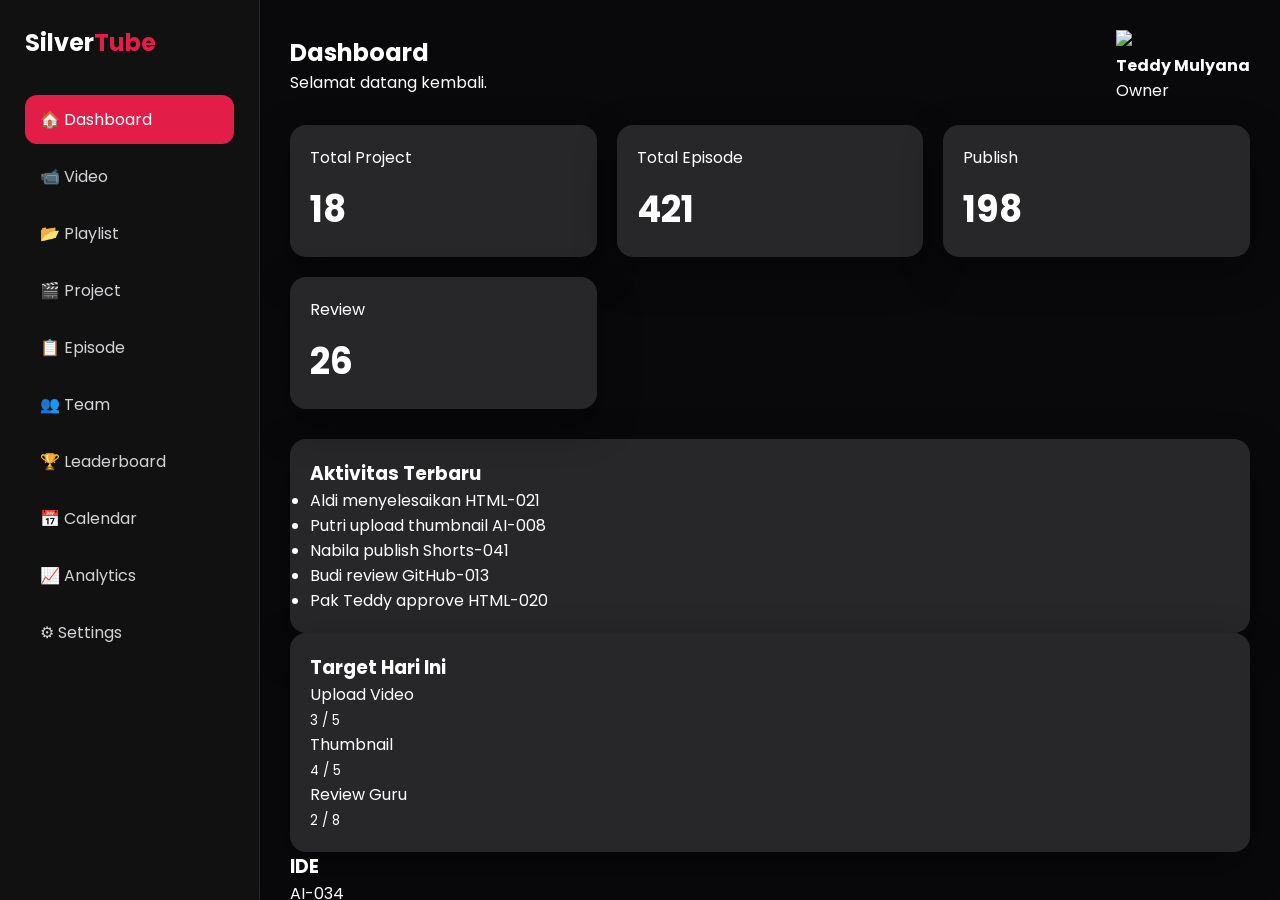
==== dashoard.html @ a0d80b2d "Create dashoard.html" ====
<!DOCTYPE html>
<html lang="id">

<head>

<meta charset="UTF-8">

<meta name="viewport" content="width=device-width,initial-scale=1">

<title>Dashboard</title>

<link rel="stylesheet" href="css/style.css">

<link rel="stylesheet" href="css/layout.css">

<link rel="stylesheet" href="css/dashboard.css">

<link rel="preconnect" href="https://fonts.googleapis.com">

<link rel="preconnect" href="https://fonts.gstatic.com" crossorigin>

<link href="https://fonts.googleapis.com/css2?family=Poppins:wght@300;400;500;600;700;800&display=swap" rel="stylesheet">

</head>

<body>

<div class="wrapper">

<aside class="sidebar">

<div class="logo">

Silver<span>Tube</span>

</div>

<nav class="menu">

<a class="active" href="#">🏠 Dashboard</a>

<a href="#">📹 Video</a>

<a href="#">📂 Playlist</a>

<a href="#">🎬 Project</a>

<a href="#">📋 Episode</a>

<a href="#">👥 Team</a>

<a href="#">🏆 Leaderboard</a>

<a href="#">📅 Calendar</a>

<a href="#">📈 Analytics</a>

<a href="#">⚙ Settings</a>

</nav>

</aside>

<main class="content">

<div class="topbar">

<div>

<h2>Dashboard</h2>

<p>Selamat datang kembali.</p>

</div>

<div class="profile">

<img src="assets/avatar.png" class="avatar">

<div>

<b>Teddy Mulyana</b>

<div class="muted">

Owner

</div>

</div>

</div>

</div>

<div class="cards">

<div class="card">

<div>Total Project</div>

<div class="card-number" id="projectCount">18</div>

</div>

<div class="card">

<div>Total Episode</div>

<div class="card-number" id="episodeCount">421</div>

</div>

<div class="card">

<div>Publish</div>

<div class="card-number" id="publishCount">198</div>

</div>

<div class="card">

<div>Review</div>

<div class="card-number" id="reviewCount">26</div>

</div>

</div>

<div class="dashboard-grid">

<section class="card">

<h3>Aktivitas Terbaru</h3>

<ul id="activityList">

<li>Aldi menyelesaikan HTML-021</li>

<li>Putri upload thumbnail AI-008</li>

<li>Nabila publish Shorts-041</li>

<li>Budi review GitHub-013</li>

<li>Pak Teddy approve HTML-020</li>

</ul>

</section>

<section class="card">

<h3>Target Hari Ini</h3>

<div class="progress-item">

<span>Upload Video</span>

<div class="progress">

<div class="fill" style="width:60%"></div>

</div>

<small>3 / 5</small>

</div>

<div class="progress-item">

<span>Thumbnail</span>

<div class="progress">

<div class="fill green" style="width:80%"></div>

</div>

<small>4 / 5</small>

</div>

<div class="progress-item">

<span>Review Guru</span>

<div class="progress">

<div class="fill orange" style="width:25%"></div>

</div>

<small>2 / 8</small>

</div>

</section>

</div>

<div class="kanban">

<div class="column">

<h3>IDE</h3>

<div class="task">

AI-034

</div>

<div class="task">

HTML-090

</div>

</div>

<div class="column">

<h3>SCRIPT</h3>

<div class="task">

GitHub-012

</div>

</div>

<div class="column">

<h3>EDITING</h3>

<div class="task">

AI-033

</div>

<div class="task">

Web-067

</div>

</div>

<div class="column">

<h3>READY</h3>

<div class="task">

HTML-088

</div>

</div>

<div class="column">

<h3>PUBLISHED</h3>

<div class="task">

Shorts-041

</div>

<div class="task">

AI-032

</div>

</div>

</div>

</main>

</div>

<script type="module" src="js/dashboard.js"></script>

</body>

</html>
---- css/style.css ----
:root{

--primary:#e11d48;

--secondary:#18181b;

--surface:#27272a;

--background:#09090b;

--text:#ffffff;

--muted:#a1a1aa;

--success:#22c55e;

--warning:#f59e0b;

--danger:#ef4444;

--radius:16px;

--shadow:0 15px 40px rgba(0,0,0,.35);

--transition:.25s;

font-family:'Poppins',sans-serif;

}

*{

margin:0;

padding:0;

box-sizing:border-box;

}

html{

scroll-behavior:smooth;

}

body{

background:var(--background);

color:var(--text);

overflow:hidden;

}

a{

text-decoration:none;

color:inherit;

}

button{

border:none;

cursor:pointer;

font-family:inherit;

}

input,textarea,select{

font-family:inherit;

outline:none;

}

.card{

background:var(--surface);

border-radius:var(--radius);

box-shadow:var(--shadow);

padding:20px;

}

.flex{

display:flex;

}

.grid{

display:grid;

}

.hidden{

display:none;

}

.center{

display:flex;

justify-content:center;

align-items:center;

}

.badge{

padding:6px 12px;

border-radius:999px;

font-size:12px;

font-weight:600;

}

.success{

background:rgba(34,197,94,.15);

color:#4ade80;

}

.warning{

background:rgba(245,158,11,.15);

color:#fbbf24;

}

.danger{

background:rgba(239,68,68,.15);

color:#f87171;

}

.primary{

background:var(--primary);

color:white;

}

::-webkit-scrollbar{

width:10px;

}

::-webkit-scrollbar-thumb{

background:#3f3f46;

border-radius:20px;

}
---- css/layout.css ----
.wrapper{

display:grid;

grid-template-columns:260px 1fr;

height:100vh;

}

.sidebar{

background:#111111;

padding:25px;

border-right:1px solid #27272a;

overflow:auto;

}

.content{

overflow:auto;

padding:30px;

}

.topbar{

height:70px;

display:flex;

justify-content:space-between;

align-items:center;

margin-bottom:25px;

}

.logo{

font-size:24px;

font-weight:700;

color:#ffffff;

}

.logo span{

color:#e11d48;

}

.menu{

display:flex;

flex-direction:column;

gap:8px;

margin-top:35px;

}

.menu a{

padding:12px 15px;

border-radius:12px;

transition:.2s;

color:#d4d4d8;

}

.menu a:hover{

background:#27272a;

color:white;

}

.menu a.active{

background:#e11d48;

color:white;

}

.cards{

display:grid;

grid-template-columns:repeat(auto-fit,minmax(230px,1fr));

gap:20px;

margin-bottom:30px;

}

.card-number{

font-size:36px;

font-weight:700;

margin-top:12px;

}
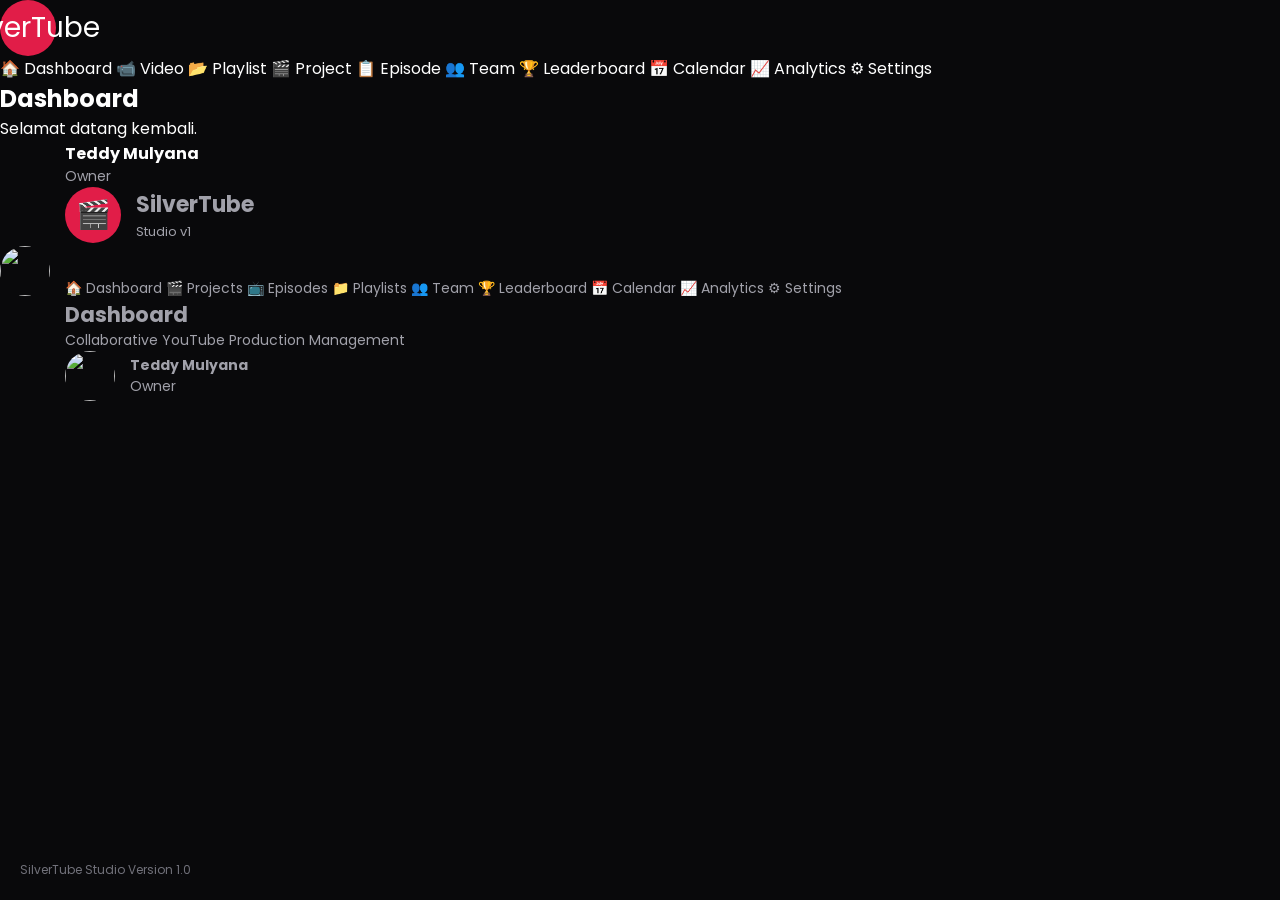
==== commit 986dc825: "Update and rename dashoardlama.html to dashoard.html" ====
--- a/dashoard.html
+++ b/dashoard.html
@@ -83,209 +83,29 @@
 
 <div class="muted">
 
-Owner
+Owner<body>
 
-</div>
+<div class="wrapper">
 
-</div>
+<div id="sidebar"></div>
 
-</div>
+<main class="content">
 
-</div>
+<div id="navbar"></div>
 
-<div class="cards">
-
-<div class="card">
-
-<div>Total Project</div>
-
-<div class="card-number" id="projectCount">18</div>
-
-</div>
-
-<div class="card">
-
-<div>Total Episode</div>
-
-<div class="card-number" id="episodeCount">421</div>
-
-</div>
-
-<div class="card">
-
-<div>Publish</div>
-
-<div class="card-number" id="publishCount">198</div>
-
-</div>
-
-<div class="card">
-
-<div>Review</div>
-
-<div class="card-number" id="reviewCount">26</div>
-
-</div>
-
-</div>
-
-<div class="dashboard-grid">
-
-<section class="card">
-
-<h3>Aktivitas Terbaru</h3>
-
-<ul id="activityList">
-
-<li>Aldi menyelesaikan HTML-021</li>
-
-<li>Putri upload thumbnail AI-008</li>
-
-<li>Nabila publish Shorts-041</li>
-
-<li>Budi review GitHub-013</li>
-
-<li>Pak Teddy approve HTML-020</li>
-
-</ul>
-
-</section>
-
-<section class="card">
-
-<h3>Target Hari Ini</h3>
-
-<div class="progress-item">
-
-<span>Upload Video</span>
-
-<div class="progress">
-
-<div class="fill" style="width:60%"></div>
-
-</div>
-
-<small>3 / 5</small>
-
-</div>
-
-<div class="progress-item">
-
-<span>Thumbnail</span>
-
-<div class="progress">
-
-<div class="fill green" style="width:80%"></div>
-
-</div>
-
-<small>4 / 5</small>
-
-</div>
-
-<div class="progress-item">
-
-<span>Review Guru</span>
-
-<div class="progress">
-
-<div class="fill orange" style="width:25%"></div>
-
-</div>
-
-<small>2 / 8</small>
-
-</div>
-
-</section>
-
-</div>
-
-<div class="kanban">
-
-<div class="column">
-
-<h3>IDE</h3>
-
-<div class="task">
-
-AI-034
-
-</div>
-
-<div class="task">
-
-HTML-090
-
-</div>
-
-</div>
-
-<div class="column">
-
-<h3>SCRIPT</h3>
-
-<div class="task">
-
-GitHub-012
-
-</div>
-
-</div>
-
-<div class="column">
-
-<h3>EDITING</h3>
-
-<div class="task">
-
-AI-033
-
-</div>
-
-<div class="task">
-
-Web-067
-
-</div>
-
-</div>
-
-<div class="column">
-
-<h3>READY</h3>
-
-<div class="task">
-
-HTML-088
-
-</div>
-
-</div>
-
-<div class="column">
-
-<h3>PUBLISHED</h3>
-
-<div class="task">
-
-Shorts-041
-
-</div>
-
-<div class="task">
-
-AI-032
-
-</div>
-
-</div>
-
-</div>
+<!-- isi dashboard -->
 
 </main>
 
 </div>
+
+<script type="module">
+
+import {renderLayout} from "./js/ui.js";
+
+renderLayout("dashboard","Dashboard");
+
+</script>
 
 <script type="module" src="js/dashboard.js"></script>
 
--- a/css/style.css
+++ b/css/style.css
@@ -177,3 +177,125 @@
 border-radius:20px;
 
 }
+
+.login-page{
+
+display:flex;
+
+justify-content:center;
+
+align-items:center;
+
+height:100vh;
+
+background:linear-gradient(135deg,#09090b,#18181b);
+
+}
+
+.login-box{
+
+width:430px;
+
+background:#18181b;
+
+padding:40px;
+
+border-radius:20px;
+
+box-shadow:0 25px 60px rgba(0,0,0,.45);
+
+text-align:center;
+
+}
+
+.logo-area h1{
+
+font-size:46px;
+
+margin-bottom:8px;
+
+}
+
+.logo-area span{
+
+color:#e11d48;
+
+}
+
+.logo-area p{
+
+color:#a1a1aa;
+
+margin-bottom:35px;
+
+}
+
+.hero img{
+
+width:180px;
+
+margin-bottom:35px;
+
+}
+
+#loginGoogle{
+
+width:100%;
+
+height:56px;
+
+background:#ffffff;
+
+color:#111;
+
+display:flex;
+
+justify-content:center;
+
+align-items:center;
+
+gap:12px;
+
+border-radius:14px;
+
+font-weight:600;
+
+margin-bottom:18px;
+
+}
+
+#loginGoogle img{
+
+width:24px;
+
+}
+
+.secondary{
+
+width:100%;
+
+height:52px;
+
+background:#27272a;
+
+color:white;
+
+border-radius:14px;
+
+}
+
+.secondary:hover{
+
+background:#3f3f46;
+
+}
+
+.version{
+
+margin-top:30px;
+
+font-size:13px;
+
+color:#71717a;
+
+}
--- a/css/layout.css
+++ b/css/layout.css
@@ -1,121 +1,67 @@
-.wrapper{
-
-display:grid;
-
-grid-template-columns:260px 1fr;
-
-height:100vh;
-
-}
-
-.sidebar{
-
-background:#111111;
-
-padding:25px;
-
-border-right:1px solid #27272a;
-
-overflow:auto;
-
-}
-
-.content{
-
-overflow:auto;
-
-padding:30px;
-
-}
-
-.topbar{
-
-height:70px;
+.brand{
 
 display:flex;
 
-justify-content:space-between;
-
 align-items:center;
 
-margin-bottom:25px;
+gap:15px;
+
+margin-bottom:35px;
 
 }
 
 .logo{
 
-font-size:24px;
+width:56px;
 
-font-weight:700;
+height:56px;
 
-color:#ffffff;
+border-radius:50%;
+
+background:#e11d48;
+
+display:flex;
+
+justify-content:center;
+
+align-items:center;
+
+font-size:28px;
 
 }
 
-.logo span{
+.brand h2{
 
-color:#e11d48;
+font-size:22px;
 
 }
 
-.menu{
+.brand span{
 
-display:flex;
+font-size:13px;
 
-flex-direction:column;
-
-gap:8px;
-
-margin-top:35px;
+color:#a1a1aa;
 
 }
 
-.menu a{
+.sidebar-footer{
 
-padding:12px 15px;
+position:absolute;
 
-border-radius:12px;
+left:20px;
 
-transition:.2s;
+right:20px;
 
-color:#d4d4d8;
+bottom:20px;
 
 }
 
-.menu a:hover{
+.version{
 
-background:#27272a;
+font-size:12px;
 
-color:white;
+color:#71717a;
+
+line-height:1.7;
 
 }
-
-.menu a.active{
-
-background:#e11d48;
-
-color:white;
-
-}
-
-.cards{
-
-display:grid;
-
-grid-template-columns:repeat(auto-fit,minmax(230px,1fr));
-
-gap:20px;
-
-margin-bottom:30px;
-
-}
-
-.card-number{
-
-font-size:36px;
-
-font-weight:700;
-
-margin-top:12px;
-
-}
--- a/css/dashboard.css
+++ b/css/dashboard.css
@@ -0,0 +1,149 @@
+.dashboard-grid{
+
+display:grid;
+
+grid-template-columns:2fr 1fr;
+
+gap:20px;
+
+margin-bottom:25px;
+
+}
+
+.profile{
+
+display:flex;
+
+align-items:center;
+
+gap:15px;
+
+}
+
+.avatar{
+
+width:50px;
+
+height:50px;
+
+border-radius:50%;
+
+}
+
+.muted{
+
+color:var(--muted);
+
+font-size:14px;
+
+}
+
+#activityList{
+
+margin-top:15px;
+
+padding-left:20px;
+
+display:flex;
+
+flex-direction:column;
+
+gap:12px;
+
+}
+
+.progress-item{
+
+margin-top:20px;
+
+}
+
+.progress{
+
+height:10px;
+
+background:#3f3f46;
+
+border-radius:20px;
+
+margin:8px 0;
+
+overflow:hidden;
+
+}
+
+.fill{
+
+height:100%;
+
+background:#e11d48;
+
+}
+
+.fill.green{
+
+background:#22c55e;
+
+}
+
+.fill.orange{
+
+background:#f59e0b;
+
+}
+
+.kanban{
+
+display:grid;
+
+grid-template-columns:repeat(5,1fr);
+
+gap:20px;
+
+margin-top:25px;
+
+}
+
+.column{
+
+background:#18181b;
+
+border-radius:16px;
+
+padding:15px;
+
+min-height:450px;
+
+}
+
+.column h3{
+
+margin-bottom:15px;
+
+font-size:15px;
+
+}
+
+.task{
+
+background:#27272a;
+
+padding:12px;
+
+border-radius:12px;
+
+margin-bottom:12px;
+
+cursor:pointer;
+
+transition:.2s;
+
+}
+
+.task:hover{
+
+transform:translateY(-3px);
+
+background:#3f3f46;
+
+}
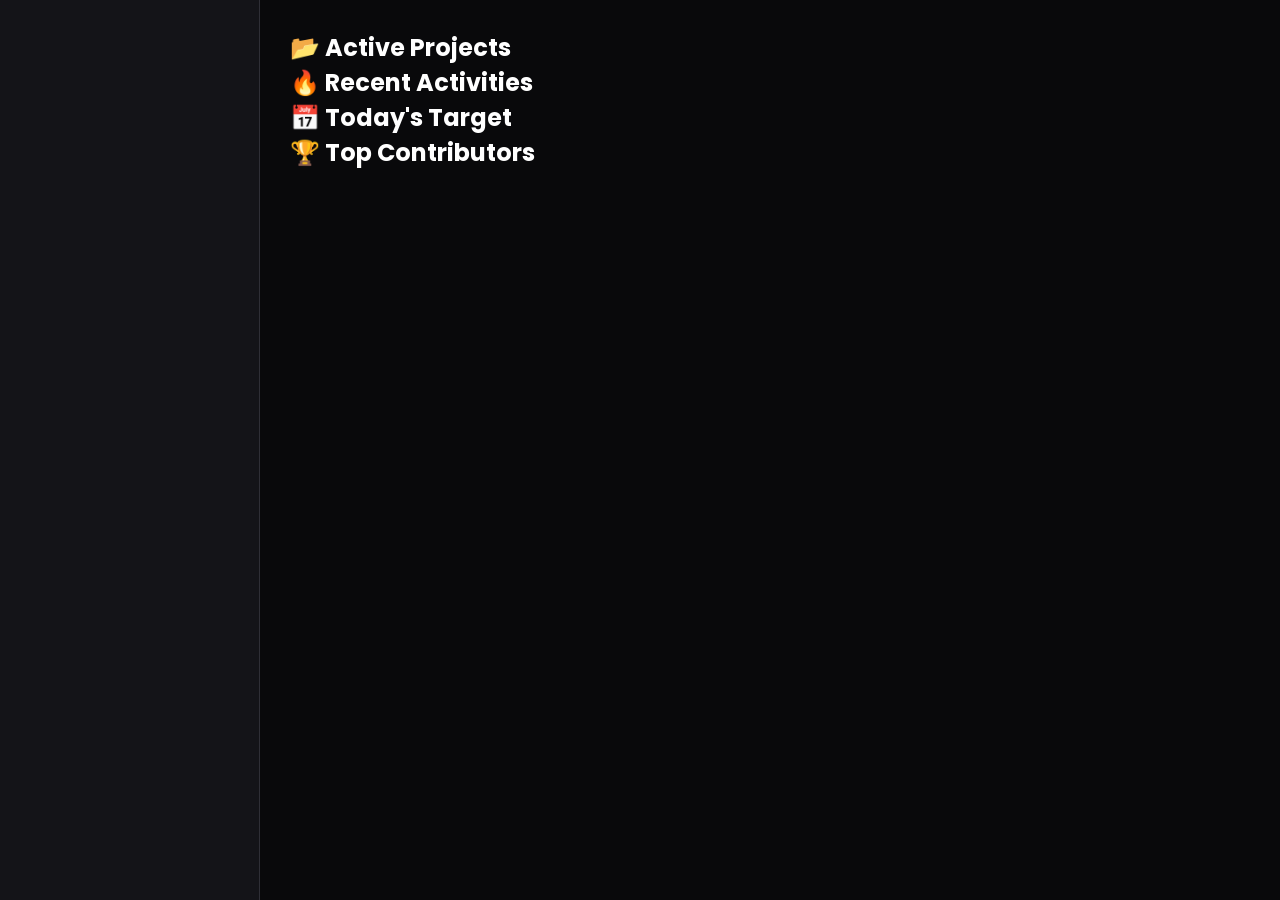
==== commit 20f4d89d: "Update dashboard title and structure" ====
--- a/dashoard.html
+++ b/dashoard.html
@@ -1,4 +1,5 @@
 <!DOCTYPE html>
+
 <html lang="id">
 
 <head>
@@ -7,19 +8,16 @@
 
 <meta name="viewport" content="width=device-width,initial-scale=1">
 
-<title>Dashboard</title>
+<title>Dashboard - SilverTube Studio</title>
 
 <link rel="stylesheet" href="css/style.css">
-
 <link rel="stylesheet" href="css/layout.css">
-
 <link rel="stylesheet" href="css/dashboard.css">
 
 <link rel="preconnect" href="https://fonts.googleapis.com">
-
 <link rel="preconnect" href="https://fonts.gstatic.com" crossorigin>
 
-<link href="https://fonts.googleapis.com/css2?family=Poppins:wght@300;400;500;600;700;800&display=swap" rel="stylesheet">
+<link href="https://fonts.googleapis.com/css2?family=Poppins:wght@300;400;500;600;700&display=swap" rel="stylesheet">
 
 </head>
 
@@ -27,73 +25,57 @@
 
 <div class="wrapper">
 
-<aside class="sidebar">
+<aside class="sidebar" id="sidebar"></aside>
 
-<div class="logo">
+<main class="content">
 
-Silver<span>Tube</span>
+<header id="navbar"></header>
+
+<section class="stats" id="stats"></section>
+
+<section class="dashboard-body">
+
+<div class="left-column">
+
+<div class="card">
+
+<h2>📂 Active Projects</h2>
+
+<div id="projectList"></div>
 
 </div>
 
-<nav class="menu">
+<div class="card">
 
-<a class="active" href="#">🏠 Dashboard</a>
+<h2>🔥 Recent Activities</h2>
 
-<a href="#">📹 Video</a>
-
-<a href="#">📂 Playlist</a>
-
-<a href="#">🎬 Project</a>
-
-<a href="#">📋 Episode</a>
-
-<a href="#">👥 Team</a>
-
-<a href="#">🏆 Leaderboard</a>
-
-<a href="#">📅 Calendar</a>
-
-<a href="#">📈 Analytics</a>
-
-<a href="#">⚙ Settings</a>
-
-</nav>
-
-</aside>
-
-<main class="content">
-
-<div class="topbar">
-
-<div>
-
-<h2>Dashboard</h2>
-
-<p>Selamat datang kembali.</p>
+<div id="activityFeed"></div>
 
 </div>
 
-<div class="profile">
+</div>
 
-<img src="assets/avatar.png" class="avatar">
+<div class="right-column">
 
-<div>
+<div class="card">
 
-<b>Teddy Mulyana</b>
+<h2>📅 Today's Target</h2>
 
-<div class="muted">
+<div id="todayTarget"></div>
 
-Owner<body>
+</div>
 
-<div class="wrapper">
+<div class="card">
 
-<div id="sidebar"></div>
+<h2>🏆 Top Contributors</h2>
 
-<main class="content">
+<div id="leaderboardMini"></div>
 
-<div id="navbar"></div>
+</div>
 
-<!-- isi dashboard -->
+</div>
+
+</section>
 
 </main>
 
@@ -101,13 +83,17 @@
 
 <script type="module">
 
-import {renderLayout} from "./js/ui.js";
+import {renderSidebar} from "./js/components/sidebar.js";
+import {renderNavbar} from "./js/components/navbar.js";
+import {renderDashboard} from "./js/modules/dashboard.js";
 
-renderLayout("dashboard","Dashboard");
+renderSidebar();
+
+renderNavbar("Dashboard");
+
+renderDashboard();
 
 </script>
-
-<script type="module" src="js/dashboard.js"></script>
 
 </body>
 
--- a/css/style.css
+++ b/css/style.css
@@ -4,23 +4,19 @@
 
 --secondary:#18181b;
 
---surface:#27272a;
+--background:#09090b;
 
---background:#09090b;
+--surface:#1f1f23;
+
+--border:#303036;
 
 --text:#ffffff;
 
---muted:#a1a1aa;
+--muted:#9ca3af;
 
---success:#22c55e;
+--radius:18px;
 
---warning:#f59e0b;
-
---danger:#ef4444;
-
---radius:16px;
-
---shadow:0 15px 40px rgba(0,0,0,.35);
+--shadow:0 20px 60px rgba(0,0,0,.35);
 
 --transition:.25s;
 
@@ -38,147 +34,29 @@
 
 }
 
-html{
-
-scroll-behavior:smooth;
-
-}
-
 body{
 
 background:var(--background);
 
 color:var(--text);
 
-overflow:hidden;
-
-}
-
-a{
-
-text-decoration:none;
-
-color:inherit;
+font-family:inherit;
 
 }
 
 button{
 
+cursor:pointer;
+
 border:none;
-
-cursor:pointer;
 
 font-family:inherit;
 
-}
-
-input,textarea,select{
-
-font-family:inherit;
-
-outline:none;
+transition:var(--transition);
 
 }
 
-.card{
-
-background:var(--surface);
-
-border-radius:var(--radius);
-
-box-shadow:var(--shadow);
-
-padding:20px;
-
-}
-
-.flex{
-
-display:flex;
-
-}
-
-.grid{
-
-display:grid;
-
-}
-
-.hidden{
-
-display:none;
-
-}
-
-.center{
-
-display:flex;
-
-justify-content:center;
-
-align-items:center;
-
-}
-
-.badge{
-
-padding:6px 12px;
-
-border-radius:999px;
-
-font-size:12px;
-
-font-weight:600;
-
-}
-
-.success{
-
-background:rgba(34,197,94,.15);
-
-color:#4ade80;
-
-}
-
-.warning{
-
-background:rgba(245,158,11,.15);
-
-color:#fbbf24;
-
-}
-
-.danger{
-
-background:rgba(239,68,68,.15);
-
-color:#f87171;
-
-}
-
-.primary{
-
-background:var(--primary);
-
-color:white;
-
-}
-
-::-webkit-scrollbar{
-
-width:10px;
-
-}
-
-::-webkit-scrollbar-thumb{
-
-background:#3f3f46;
-
-border-radius:20px;
-
-}
-
-.login-page{
+.login-wrapper{
 
 display:flex;
 
@@ -188,65 +66,79 @@
 
 height:100vh;
 
-background:linear-gradient(135deg,#09090b,#18181b);
+}
+
+.login-card{
+
+width:420px;
+
+background:var(--surface);
+
+padding:45px;
+
+border-radius:24px;
+
+box-shadow:var(--shadow);
+
+text-align:center;
+
+border:1px solid var(--border);
 
 }
 
-.login-box{
+.brand-logo{
 
-width:430px;
+width:80px;
 
-background:#18181b;
+height:80px;
 
-padding:40px;
+margin:auto;
 
 border-radius:20px;
 
-box-shadow:0 25px 60px rgba(0,0,0,.45);
+background:var(--primary);
 
-text-align:center;
+display:flex;
+
+justify-content:center;
+
+align-items:center;
+
+font-size:40px;
+
+margin-bottom:20px;
 
 }
 
-.logo-area h1{
+.brand h1{
 
-font-size:46px;
+font-size:38px;
 
-margin-bottom:8px;
+margin-bottom:10px;
 
 }
 
-.logo-area span{
+.brand p{
 
-color:#e11d48;
+color:var(--muted);
+
+margin-bottom:40px;
+
+line-height:1.6;
 
 }
 
-.logo-area p{
-
-color:#a1a1aa;
-
-margin-bottom:35px;
-
-}
-
-.hero img{
-
-width:180px;
-
-margin-bottom:35px;
-
-}
-
-#loginGoogle{
+.btn-primary{
 
 width:100%;
 
 height:56px;
 
-background:#ffffff;
+background:white;
 
-color:#111;
+color:black;
+
+border-radius:14px;
 
 display:flex;
 
@@ -256,27 +148,27 @@
 
 gap:12px;
 
-border-radius:14px;
+font-size:15px;
 
 font-weight:600;
 
-margin-bottom:18px;
-
 }
 
-#loginGoogle img{
+.btn-primary img{
 
 width:24px;
 
 }
 
-.secondary{
+.btn-secondary{
 
 width:100%;
 
 height:52px;
 
-background:#27272a;
+margin-top:15px;
+
+background:#303036;
 
 color:white;
 
@@ -284,18 +176,12 @@
 
 }
 
-.secondary:hover{
-
-background:#3f3f46;
-
-}
-
 .version{
 
 margin-top:30px;
 
+color:var(--muted);
+
 font-size:13px;
 
-color:#71717a;
-
 }
--- a/css/layout.css
+++ b/css/layout.css
@@ -1,67 +1,27 @@
-.brand{
+.wrapper{
 
-display:flex;
+display:grid;
 
-align-items:center;
+grid-template-columns:260px 1fr;
 
-gap:15px;
-
-margin-bottom:35px;
+height:100vh;
 
 }
 
-.logo{
+.sidebar{
 
-width:56px;
+background:#141418;
 
-height:56px;
+border-right:1px solid #2f2f36;
 
-border-radius:50%;
-
-background:#e11d48;
-
-display:flex;
-
-justify-content:center;
-
-align-items:center;
-
-font-size:28px;
+overflow:auto;
 
 }
 
-.brand h2{
+.content{
 
-font-size:22px;
+overflow:auto;
+
+padding:30px;
 
 }
-
-.brand span{
-
-font-size:13px;
-
-color:#a1a1aa;
-
-}
-
-.sidebar-footer{
-
-position:absolute;
-
-left:20px;
-
-right:20px;
-
-bottom:20px;
-
-}
-
-.version{
-
-font-size:12px;
-
-color:#71717a;
-
-line-height:1.7;
-
-}
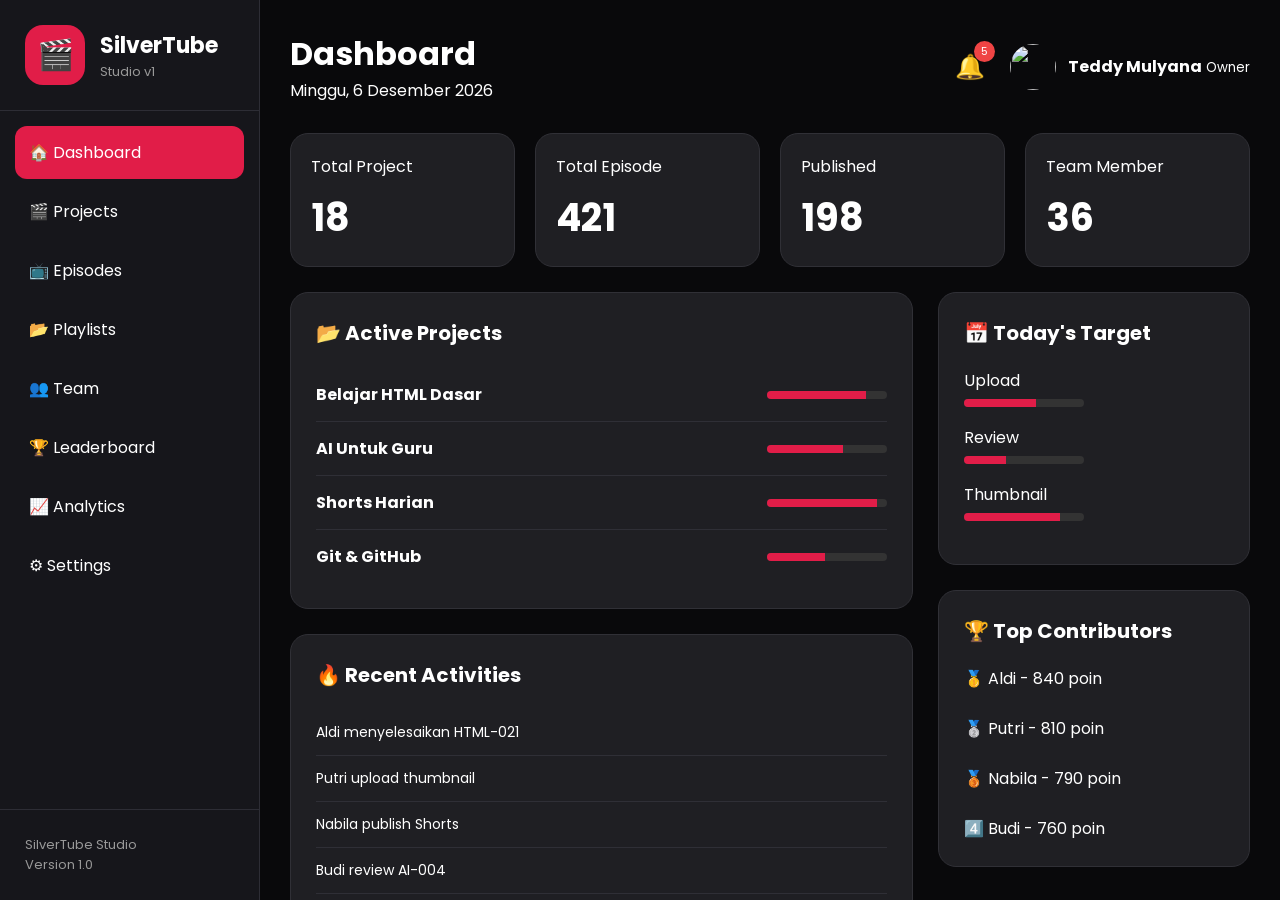
==== commit 41e22fd6: "Update dashoard.html" ====
--- a/dashoard.html
+++ b/dashoard.html
@@ -88,9 +88,7 @@
 import {renderDashboard} from "./js/modules/dashboard.js";
 
 renderSidebar();
-
 renderNavbar("Dashboard");
-
 renderDashboard();
 
 </script>
--- a/css/layout.css
+++ b/css/layout.css
@@ -10,18 +10,192 @@
 
 .sidebar{
 
-background:#141418;
-
-border-right:1px solid #2f2f36;
+background:#16161b;
+
+border-right:1px solid #2d2d35;
+
+display:flex;
+
+flex-direction:column;
+
+}
+
+.sidebar-header{
+
+display:flex;
+
+align-items:center;
+
+gap:15px;
+
+padding:25px;
+
+border-bottom:1px solid #2d2d35;
+
+}
+
+.logo-circle{
+
+width:60px;
+
+height:60px;
+
+border-radius:18px;
+
+background:#e11d48;
+
+display:flex;
+
+justify-content:center;
+
+align-items:center;
+
+font-size:30px;
+
+}
+
+.sidebar-header h2{
+
+font-size:22px;
+
+}
+
+.sidebar-header p{
+
+font-size:13px;
+
+color:#999;
+
+}
+
+.sidebar-menu{
+
+display:flex;
+
+flex-direction:column;
+
+padding:15px;
+
+gap:6px;
+
+}
+
+.sidebar-menu a{
+
+padding:14px;
+
+border-radius:12px;
+
+color:white;
+
+text-decoration:none;
+
+transition:.25s;
+
+}
+
+.sidebar-menu a:hover{
+
+background:#27272f;
+
+}
+
+.sidebar-menu .active{
+
+background:#e11d48;
+
+}
+
+.sidebar-footer{
+
+margin-top:auto;
+
+padding:25px;
+
+font-size:13px;
+
+color:#999;
+
+border-top:1px solid #2d2d35;
+
+}
+
+.content{
 
 overflow:auto;
 
-}
-
-.content{
-
-overflow:auto;
-
 padding:30px;
 
 }
+
+.navbar{
+
+display:flex;
+
+justify-content:space-between;
+
+align-items:center;
+
+margin-bottom:30px;
+
+}
+
+.navbar-right{
+
+display:flex;
+
+align-items:center;
+
+gap:25px;
+
+}
+
+.notification{
+
+position:relative;
+
+font-size:24px;
+
+cursor:pointer;
+
+}
+
+.badge{
+
+position:absolute;
+
+top:-8px;
+
+right:-10px;
+
+background:#ef4444;
+
+color:white;
+
+font-size:11px;
+
+padding:2px 7px;
+
+border-radius:20px;
+
+}
+
+.user{
+
+display:flex;
+
+align-items:center;
+
+gap:12px;
+
+}
+
+.user img{
+
+width:46px;
+
+height:46px;
+
+border-radius:50%;
+
+}
--- a/css/dashboard.css
+++ b/css/dashboard.css
@@ -1,8 +1,8 @@
-.dashboard-grid{
+.stats{
 
 display:grid;
 
-grid-template-columns:2fr 1fr;
+grid-template-columns:repeat(4,1fr);
 
 gap:20px;
 
@@ -10,69 +10,113 @@
 
 }
 
-.profile{
+.stat-card{
 
-display:flex;
+background:#1f1f23;
 
-align-items:center;
+border:1px solid #303036;
 
-gap:15px;
+border-radius:18px;
+
+padding:20px;
+
+transition:.25s;
 
 }
 
-.avatar{
+.stat-card:hover{
 
-width:50px;
-
-height:50px;
-
-border-radius:50%;
+transform:translateY(-5px);
 
 }
 
-.muted{
+.stat-value{
 
-color:var(--muted);
+font-size:38px;
 
-font-size:14px;
+font-weight:700;
+
+margin-top:10px;
 
 }
 
-#activityList{
+.dashboard-body{
 
-margin-top:15px;
+display:grid;
 
-padding-left:20px;
+grid-template-columns:2fr 1fr;
+
+gap:25px;
+
+}
+
+.left-column,
+
+.right-column{
 
 display:flex;
 
 flex-direction:column;
 
-gap:12px;
+gap:25px;
 
 }
 
-.progress-item{
+.card{
 
-margin-top:20px;
+background:#1f1f23;
+
+border-radius:18px;
+
+padding:25px;
+
+border:1px solid #303036;
+
+}
+
+.card h2{
+
+margin-bottom:20px;
+
+font-size:20px;
+
+}
+
+.project-item{
+
+display:flex;
+
+justify-content:space-between;
+
+align-items:center;
+
+padding:14px 0;
+
+border-bottom:1px solid #2f2f36;
+
+}
+
+.project-item:last-child{
+
+border-bottom:none;
 
 }
 
 .progress{
 
-height:10px;
+width:120px;
 
-background:#3f3f46;
+height:8px;
+
+background:#333;
 
 border-radius:20px;
-
-margin:8px 0;
 
 overflow:hidden;
 
 }
 
-.fill{
+.progress div{
 
 height:100%;
 
@@ -80,70 +124,32 @@
 
 }
 
-.fill.green{
+.feed-item{
 
-background:#22c55e;
+padding:12px 0;
+
+border-bottom:1px solid #2f2f36;
+
+font-size:14px;
 
 }
 
-.fill.orange{
+.feed-item:last-child{
 
-background:#f59e0b;
+border-bottom:none;
 
 }
 
-.kanban{
+.target-item{
 
-display:grid;
-
-grid-template-columns:repeat(5,1fr);
-
-gap:20px;
-
-margin-top:25px;
+margin-bottom:18px;
 
 }
 
-.column{
+.target-item label{
 
-background:#18181b;
+display:block;
 
-border-radius:16px;
-
-padding:15px;
-
-min-height:450px;
+margin-bottom:6px;
 
 }
-
-.column h3{
-
-margin-bottom:15px;
-
-font-size:15px;
-
-}
-
-.task{
-
-background:#27272a;
-
-padding:12px;
-
-border-radius:12px;
-
-margin-bottom:12px;
-
-cursor:pointer;
-
-transition:.2s;
-
-}
-
-.task:hover{
-
-transform:translateY(-3px);
-
-background:#3f3f46;
-
-}
